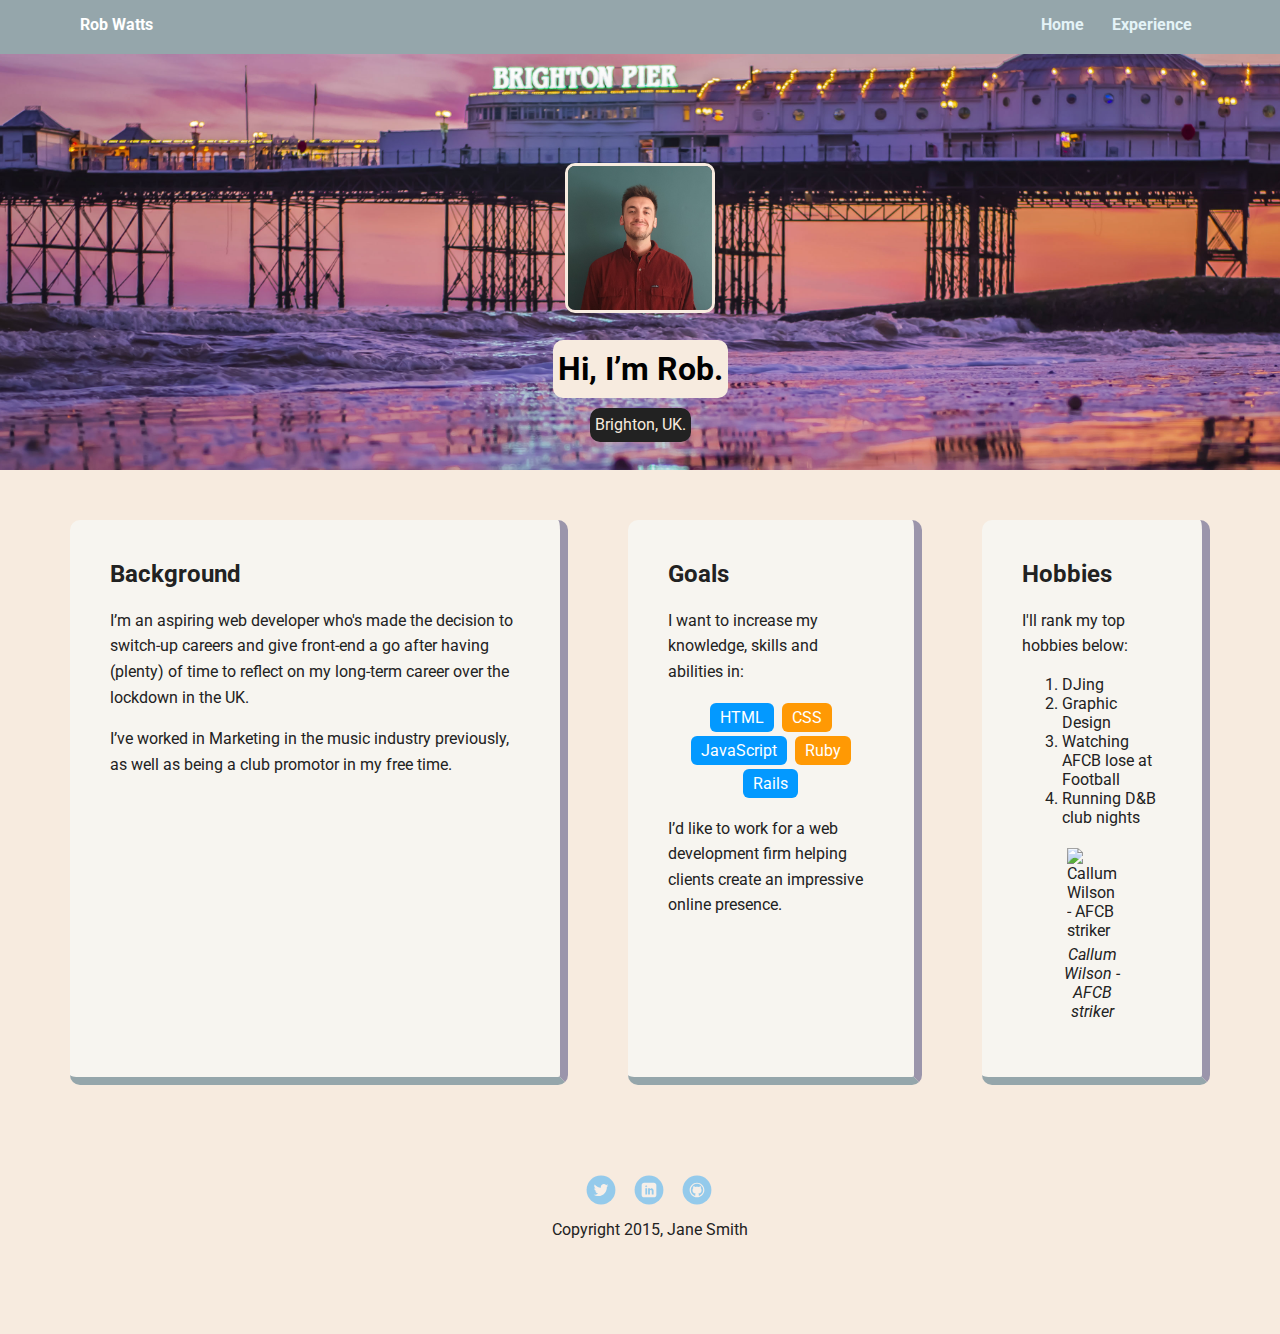
==== index.html @ bc8bbe1b "Added files to folder" ====
<!doctype html>
<html lang="en">
<head>
  <meta charset="utf-8">
  <title>Rob Watts's Profile</title>
  <meta name="viewport" content="width=device-width, initial-scale=1.0">
  <link rel="stylesheet" href="styles.css">
  <link href="https://fonts.googleapis.com/css?family=Muli%7CRoboto:400,300,500,700,900" rel="stylesheet"></head>
  <body>

    <div class="main-nav">
        <ul class="nav">
          <li class="name">Rob Watts</li>
          <li><a href="index.html">Home</a></li>
          <li><a href="Experience/experience.html">Experience</a></li>
        </ul>
    </div>

    <header class="header-1">
      <img src="images/Robin.jpg" alt="Picture of Rob Watts" class="profile-image">
      <h1 class="tag name">Hi, I’m Rob.</h1>
      <p class="tag location">Brighton, UK.</p>
    </header>

    <main class="flex">
      <div class="card">
        <h2>Background</h2>
        <p>I’m an aspiring web developer who's made the decision to switch-up careers and give front-end a go after having (plenty) of time to reflect on my long-term career over the lockdown in the UK.</p>
        <p>I’ve worked in Marketing in the music industry previously, as well as being a club promotor in my free time. </p>
      </div> 

      <div class="card">
        <h2>Goals</h2>
        <p>I want to increase my knowledge, skills and abilities in:</p>
        <ul class="skills">
          <li>HTML</li>
          <li>CSS</li>
          <li>JavaScript</li>
          <li>Ruby</li>
          <li>Rails</li>
        </ul>
        <p>I’d like to work for a web development firm helping clients create an impressive online presence.</p>
      </div> 

      <div class="card">
        <h2>Hobbies</h2>
        <p>I'll rank my top hobbies below:</p>
        <ol>
          <li>DJing</li>
          <li>Graphic Design</li>
          <li>Watching AFCB lose at Football</li>
          <li>Running D&B club nights</li>
        </ol>
        <figure>
          <img class="callum" height="137.25" width="262.5" src="https://d2x51gyc4ptf2q.cloudfront.net/content/uploads/2019/01/14145547/Callum-Wilson.jpg" alt="Callum Wilson - AFCB striker">
          <figcaption class="callum-text"><em>Callum Wilson - AFCB striker</em></figcaption>
        </figure>
      </div> 

    </main>
    <footer>
      <ul>
        <li><a href="#" class="social twitter">Twitter</a></li>
        <li><a href="#" class="social linkedin">LinkedIn</a></li>
        <li><a href="#" class="social github">Github</a></li>
      </ul>
      <p class="copyright">Copyright 2015, Jane Smith</p>
    </footer>
  </body>
  </html>
---- styles.css ----
/* Global Layout Set-up */
* { 
  box-sizing: border-box;
}
  
body {
  margin: 0;
  padding: 0;
  text-align: center;
  font-family: 'Roboto', sans-serif;
  color: #222;
  background: #F7EBDF;
}
/* Link Styles */

a {
  text-decoration: none;
  color: #E4F3F7;
  margin-right:8px;
}
a:hover {
  color: white;
  
}

/* Section Styles */

.main-nav {
  width: 100%;
  background: #95A6AB;
  min-height: 30px;
  padding: 10px;
  position: fixed;
  text-align: center;
}
.nav {
  display: flex;
  justify-content: space-around;
  font-weight: 700;
  list-style-type: none;
  margin: 0 auto;
  padding: 0;
}

.nav .name {
    display: block;
    margin-right: auto;
    color: white;
}
.nav li {
  padding: 5px 10px 10px 10px;
}
.nav a {
  transition: all .5s;
}
.nav a:hover {
  color: white
  transform: scale(1.1);
}

.header-1 {
  text-align: center;
  background: url('images/Pier.jpg') no-repeat top center ;
  background-size: cover;
  overflow: hidden;
  padding-top: 60px;
}
header {
  line-height: 1.5;
}
header .profile-image {
  margin-top: 103px;
  margin-bottom: 10px;
  width: 150px;
  height: 150px;
  border-radius: 10px;
  border: 3px solid #F7EBDF;
  transition: all .5s;
}
header .profile-image:hover {
  transform: scale(1.2) rotate(365deg);
}
.tag {
  background-color: #F7EBDF;
  color: black;
  padding: 5px;
  border-radius: 10px;
  display: table;
  margin: 10px auto;
} 
.location {
  background-color: #222;
  color: #F7EBDF;
  border-radius: 10px;
}
.card {
  margin: 30px;
  padding: 20px 40px 40px;
  max-width: 500px;
  text-align: left;
  background: #F7F5F0;
  border-bottom: 8px solid #95A6AB;
  border-right: 8px solid #9B95AB;
  border-radius: 10px;
  transition: all .5s; 
}
.callum {
padding: 5px;
}
.callum-text {
  text-align: center;
}
.card:hover {
  border-color: #E0D7F7;
  
  transform: scale(1.10);
}

ul.skills {
  padding: 0;
  text-align: center;
}

.skills li {
  border-radius: 6px;
  display: inline-block;
  background: #ff9904;
  color: white;
  padding: 5px 10px;
  margin: 2px;
}

.skills li:nth-child(odd) {
  background: #0399ff;
}

footer {
  width: 100%;
  min-height: 30px;
  padding: 20px 0 40px 20px;
}

footer .copyright {
  top: -8px;
  font-size: .75em;
}

footer ul {
  list-style-type: none;
  margin: 0;
  padding: 0;
}

footer ul li {
  display: inline-block;
}

a.social {
  display: inline-block;
  text-indent: -9999px;
  margin-left: 5px;
  width: 30px;
  height: 30px;
  background-size: 30px 30px;
  opacity: .4;
  transition: all .5s;
}
a.twitter {
  background-image: url(images/twitter.svg);
}
a.linkedin {
  background-image: url(images/linkedin.svg);
}
a.github {
  background-image: url(images/github.svg);
}
a.social:hover {
  opacity: 1;
}
.clearfix {
  clear: both;
}

/* Styles for larger screens */
@media screen and (min-width: 720px) {
  
  .flex {
      display: -ms-flexbox;      /* TWEENER - IE 10 */
      display: flex; 
      max-width: 1200px;
      -ms-flex-pack: distribute;
      justify-content: space-around;
      margin: 0 auto;
  }

  header {
    min-height: 470px;
  }

  .nav {
    max-width: 1200px;
    padding: 0 30px;
  }


  main {
    padding-top: 20px;
  }

  main p {
    line-height: 1.6em;
  }

  footer {
    font-size: 1.3em;
    max-width: 1200px;
    margin: 40px auto;
  }

}
.experience-nav {
  width: 100%;
  background: #95A6AB;
  min-height: 30px;
  padding: 10px;
  position: fixed;
  text-align: center;
}

.header-2{
  text-align: center;
  background: url('images/bimm2.jpg') no-repeat top center ;
  background-size: cover;
  overflow: hidden;
  padding-top: 60px;
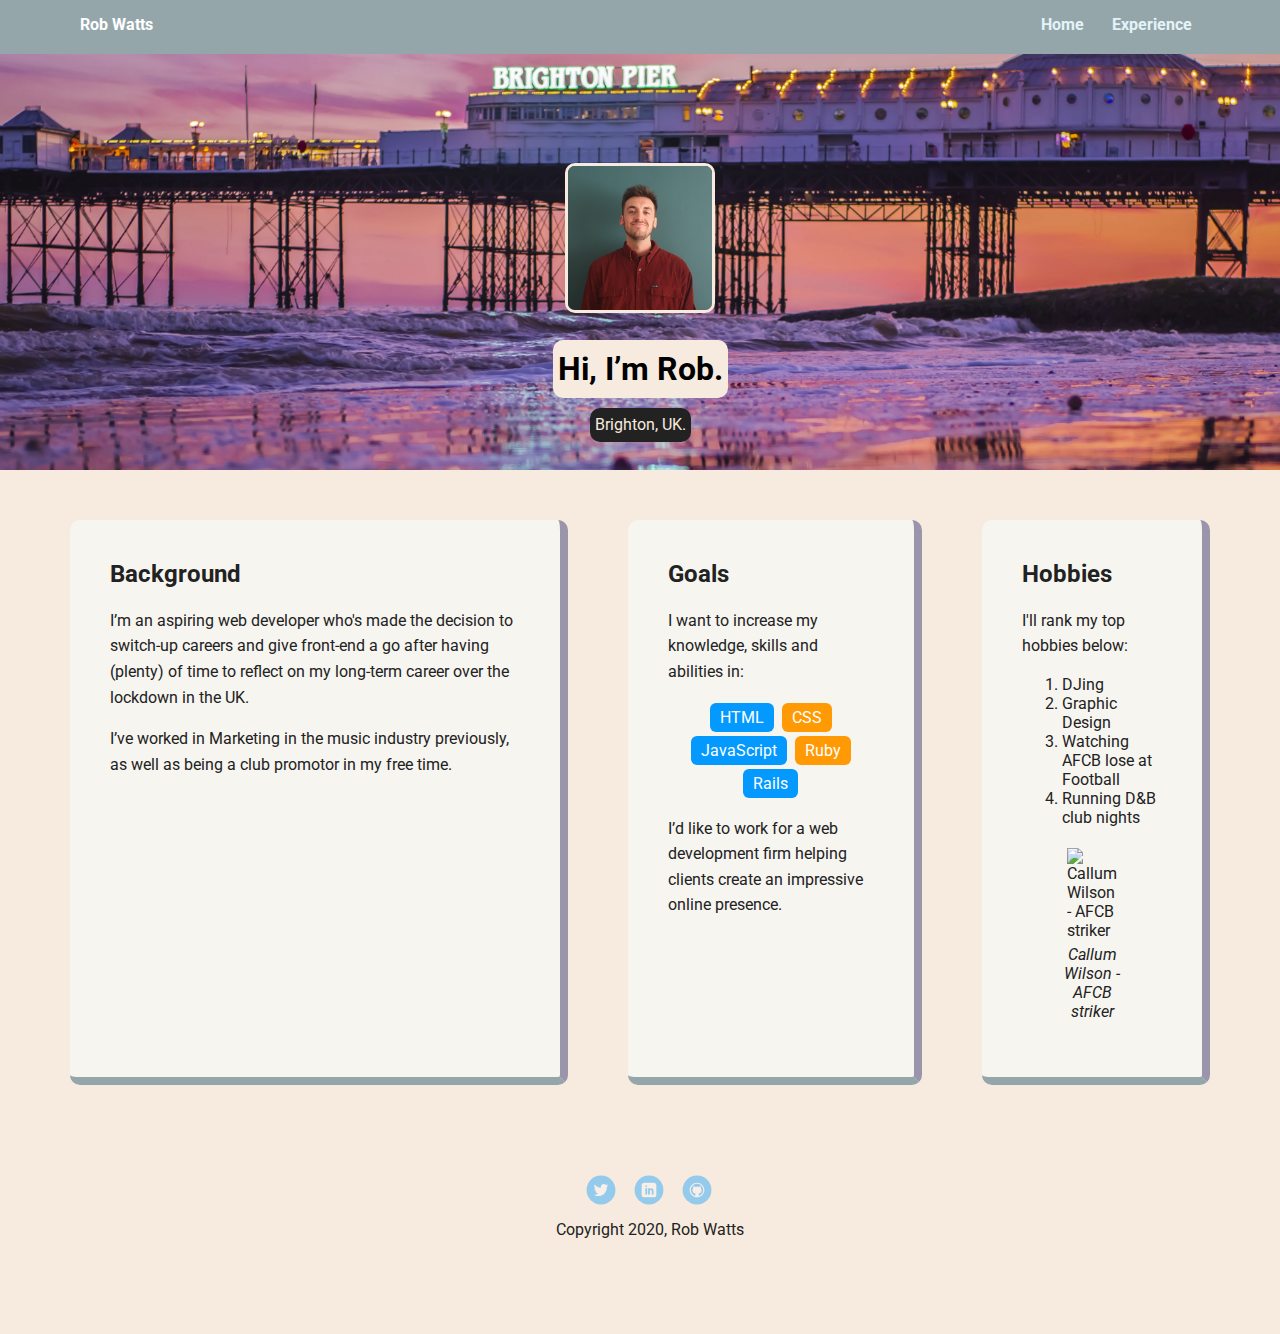
==== commit 4a1c1225: "Validator and link updates" ====
--- a/index.html
+++ b/index.html
@@ -52,7 +52,7 @@
           <li>Running D&B club nights</li>
         </ol>
         <figure>
-          <img class="callum" height="137.25" width="262.5" src="https://d2x51gyc4ptf2q.cloudfront.net/content/uploads/2019/01/14145547/Callum-Wilson.jpg" alt="Callum Wilson - AFCB striker">
+          <img class="callum" height="137" width="262" src="https://d2x51gyc4ptf2q.cloudfront.net/content/uploads/2019/01/14145547/Callum-Wilson.jpg" alt="Callum Wilson - AFCB striker">
           <figcaption class="callum-text"><em>Callum Wilson - AFCB striker</em></figcaption>
         </figure>
       </div> 
@@ -60,11 +60,11 @@
     </main>
     <footer>
       <ul>
-        <li><a href="#" class="social twitter">Twitter</a></li>
-        <li><a href="#" class="social linkedin">LinkedIn</a></li>
-        <li><a href="#" class="social github">Github</a></li>
+        <li><a href="https://twitter.com/robinwatts96" class="social twitter">Twitter</a></li>
+        <li><a href="https://www.linkedin.com/in/robin-watts96/" class="social linkedin">LinkedIn</a></li>
+        <li><a href="https://github.com/robinwatts96" class="social github">Github</a></li>
       </ul>
-      <p class="copyright">Copyright 2015, Jane Smith</p>
+      <p class="copyright">Copyright 2020, Rob Watts</p>
     </footer>
   </body>
   </html>
--- a/styles.css
+++ b/styles.css
@@ -54,7 +54,7 @@
   transition: all .5s;
 }
 .nav a:hover {
-  color: white
+  color: white;
   transform: scale(1.1);
 }
 
@@ -227,9 +227,10 @@
   text-align: center;
 }
 
-.header-2{
-  text-align: center;
-  background: url('images/bimm2.jpg') no-repeat top center ;
+.header-2 {
+  text-align: center;
+  background: url('images/bimm2.jpg') no-repeat top center;
   background-size: cover;
   overflow: hidden;
-  padding-top: 60px;+  padding-top: 60px;
+}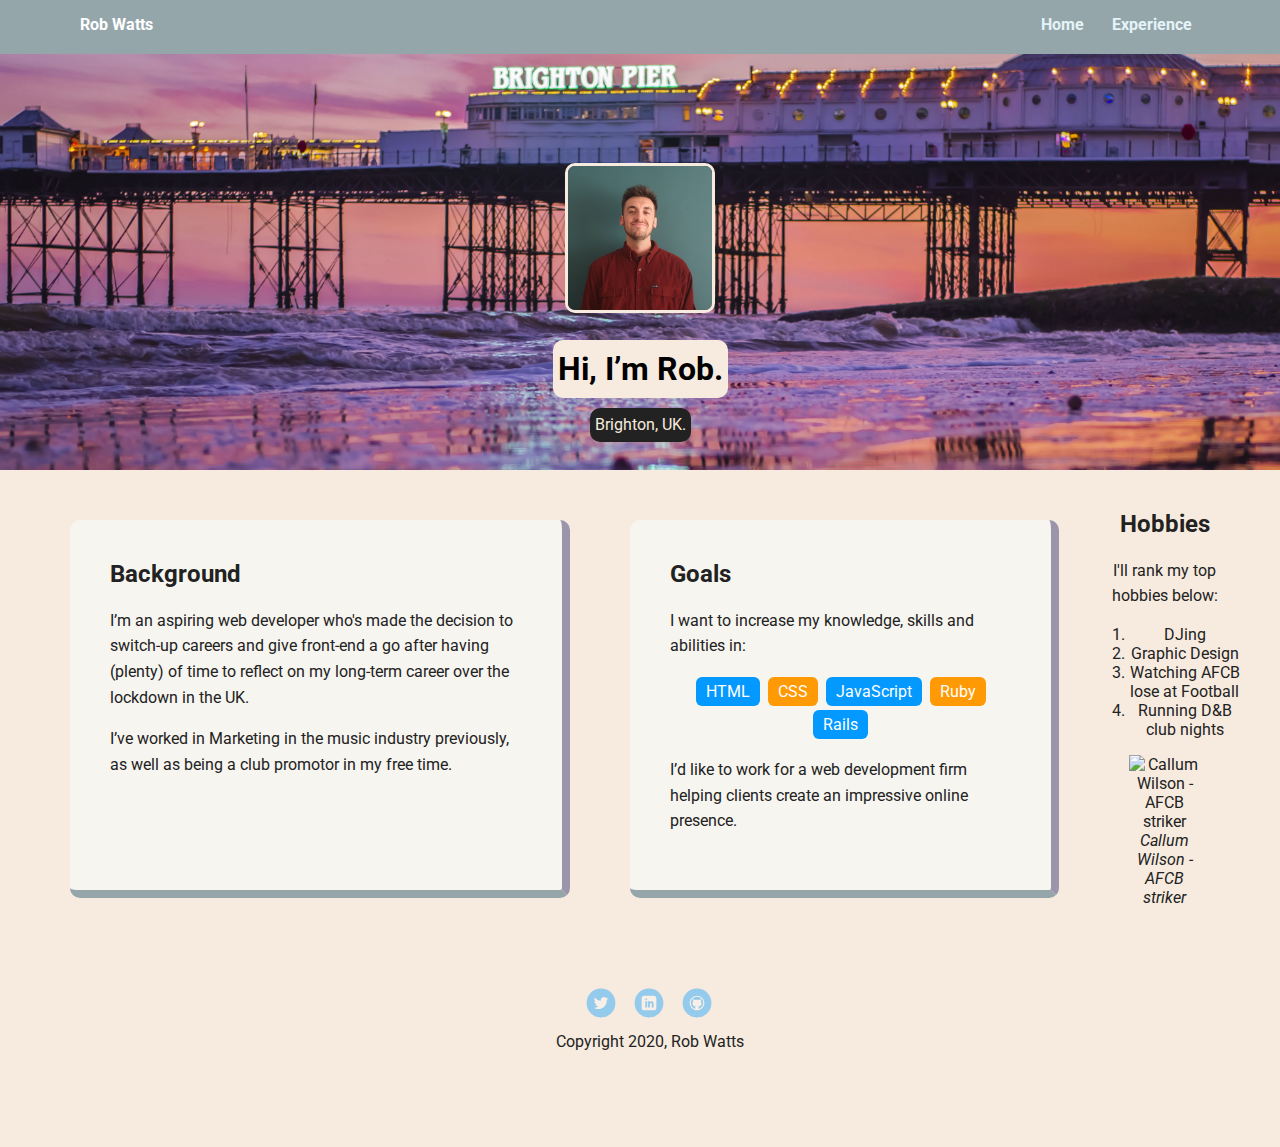
==== commit fca73769: "Card and nav changes" ====
--- a/index.html
+++ b/index.html
@@ -8,7 +8,7 @@
   <link href="https://fonts.googleapis.com/css?family=Muli%7CRoboto:400,300,500,700,900" rel="stylesheet"></head>
   <body>
 
-    <div class="main-nav">
+    <div class="nav-bar">
         <ul class="nav">
           <li class="name">Rob Watts</li>
           <li><a href="index.html">Home</a></li>
@@ -23,13 +23,13 @@
     </header>
 
     <main class="flex">
-      <div class="card">
+      <div class="background-card">
         <h2>Background</h2>
         <p>I’m an aspiring web developer who's made the decision to switch-up careers and give front-end a go after having (plenty) of time to reflect on my long-term career over the lockdown in the UK.</p>
         <p>I’ve worked in Marketing in the music industry previously, as well as being a club promotor in my free time. </p>
       </div> 
 
-      <div class="card">
+      <div class="goals-card">
         <h2>Goals</h2>
         <p>I want to increase my knowledge, skills and abilities in:</p>
         <ul class="skills">
@@ -42,7 +42,7 @@
         <p>I’d like to work for a web development firm helping clients create an impressive online presence.</p>
       </div> 
 
-      <div class="card">
+      <div class="hobbies-card">
         <h2>Hobbies</h2>
         <p>I'll rank my top hobbies below:</p>
         <ol>
--- a/styles.css
+++ b/styles.css
@@ -25,7 +25,7 @@
 
 /* Section Styles */
 
-.main-nav {
+.nav-bar {
   width: 100%;
   background: #95A6AB;
   min-height: 30px;
@@ -104,7 +104,29 @@
   border-radius: 10px;
   transition: all .5s; 
 }
-.callum {
+.background-card {
+  margin: 30px;
+  padding: 20px 40px 40px;
+  max-width: 500px;
+  text-align: left;
+  background: #F7F5F0;
+  border-bottom: 8px solid #95A6AB;
+  border-right: 8px solid #9B95AB;
+  border-radius: 10px;
+  transition: all .5s; 
+}
+.goals-card {
+  margin: 30px;
+  padding: 20px 40px 40px;
+  max-width: 500px;
+  text-align: left;
+  background: #F7F5F0;
+  border-bottom: 8px solid #95A6AB;
+  border-right: 8px solid #9B95AB;
+  border-radius: 10px;
+  transition: all .5s; 
+}
+.hobbies-callum {
 padding: 5px;
 }
 .callum-text {
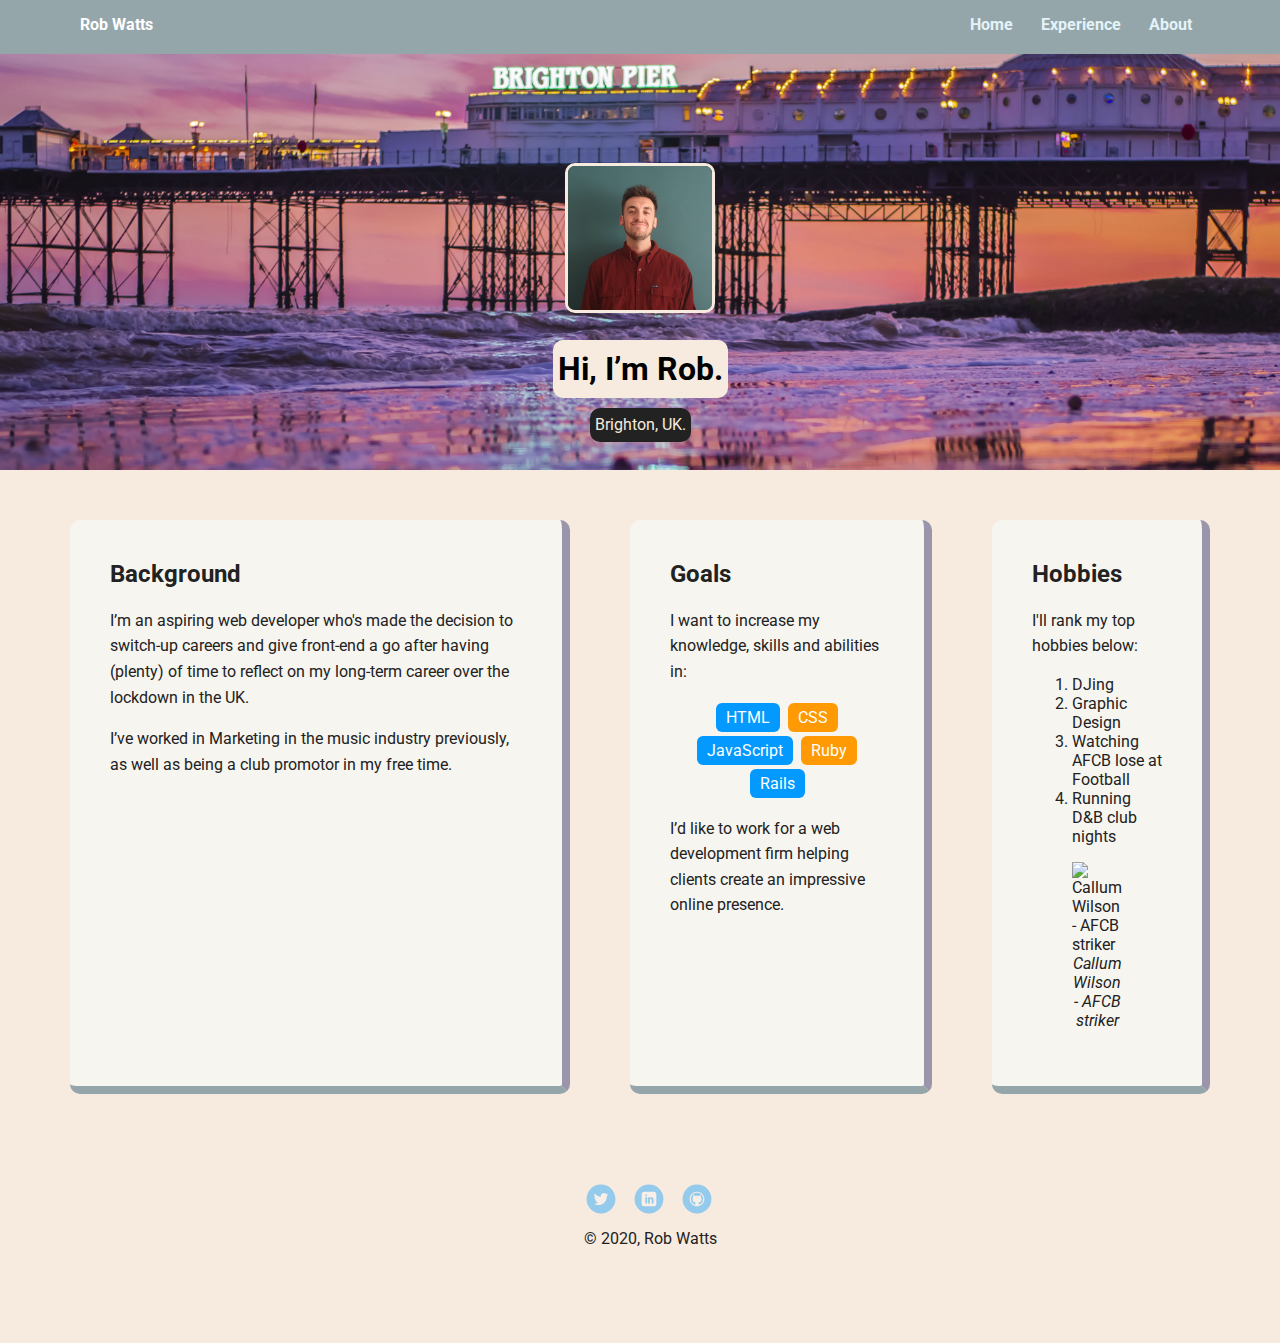
==== commit 51449031: "First draft completed" ====
--- a/index.html
+++ b/index.html
@@ -13,6 +13,7 @@
           <li class="name">Rob Watts</li>
           <li><a href="index.html">Home</a></li>
           <li><a href="Experience/experience.html">Experience</a></li>
+          <li><a href="About/about.html">About</a></li>
         </ul>
     </div>
 
@@ -64,7 +65,7 @@
         <li><a href="https://www.linkedin.com/in/robin-watts96/" class="social linkedin">LinkedIn</a></li>
         <li><a href="https://github.com/robinwatts96" class="social github">Github</a></li>
       </ul>
-      <p class="copyright">Copyright 2020, Rob Watts</p>
+      <p class="copyright">&copy; 2020, Rob Watts</p>
     </footer>
   </body>
   </html>
--- a/styles.css
+++ b/styles.css
@@ -93,7 +93,7 @@
   color: #F7EBDF;
   border-radius: 10px;
 }
-.card {
+.hobbies-card {
   margin: 30px;
   padding: 20px 40px 40px;
   max-width: 500px;
@@ -116,6 +116,28 @@
   transition: all .5s; 
 }
 .goals-card {
+  margin: 30px;
+  padding: 20px 40px 40px;
+  max-width: 500px;
+  text-align: left;
+  background: #F7F5F0;
+  border-bottom: 8px solid #95A6AB;
+  border-right: 8px solid #9B95AB;
+  border-radius: 10px;
+  transition: all .5s; 
+}
+.education-card {
+  margin: 30px;
+  padding: 20px 40px 40px;
+  max-width: 500px;
+  text-align: left;
+  background: #F7F5F0;
+  border-bottom: 8px solid #95A6AB;
+  border-right: 8px solid #9B95AB;
+  border-radius: 10px;
+  transition: all .5s; 
+}
+.about-card {
   margin: 30px;
   padding: 20px 40px 40px;
   max-width: 500px;
@@ -132,7 +154,29 @@
 .callum-text {
   text-align: center;
 }
-.card:hover {
+.background-card:hover {
+  border-color: #E0D7F7;
+  
+  transform: scale(1.10);
+}
+
+.goals-card:hover {
+  border-color: #E0D7F7;
+  
+  transform: scale(1.10);
+}
+
+.hobbies-card:hover {
+  border-color: #E0D7F7;
+  
+  transform: scale(1.10);
+}
+.education-card:hover {
+  border-color: #E0D7F7;
+  
+  transform: scale(1.10);
+}
+.about-card:hover {
   border-color: #E0D7F7;
   
   transform: scale(1.10);
@@ -255,4 +299,12 @@
   background-size: cover;
   overflow: hidden;
   padding-top: 60px;
+}
+
+.header-3 {
+  text-align: center;
+  background: url('images/about.jpg') no-repeat top center;
+  background-size: cover;
+  overflow: hidden;
+  padding-top: 60px;
 }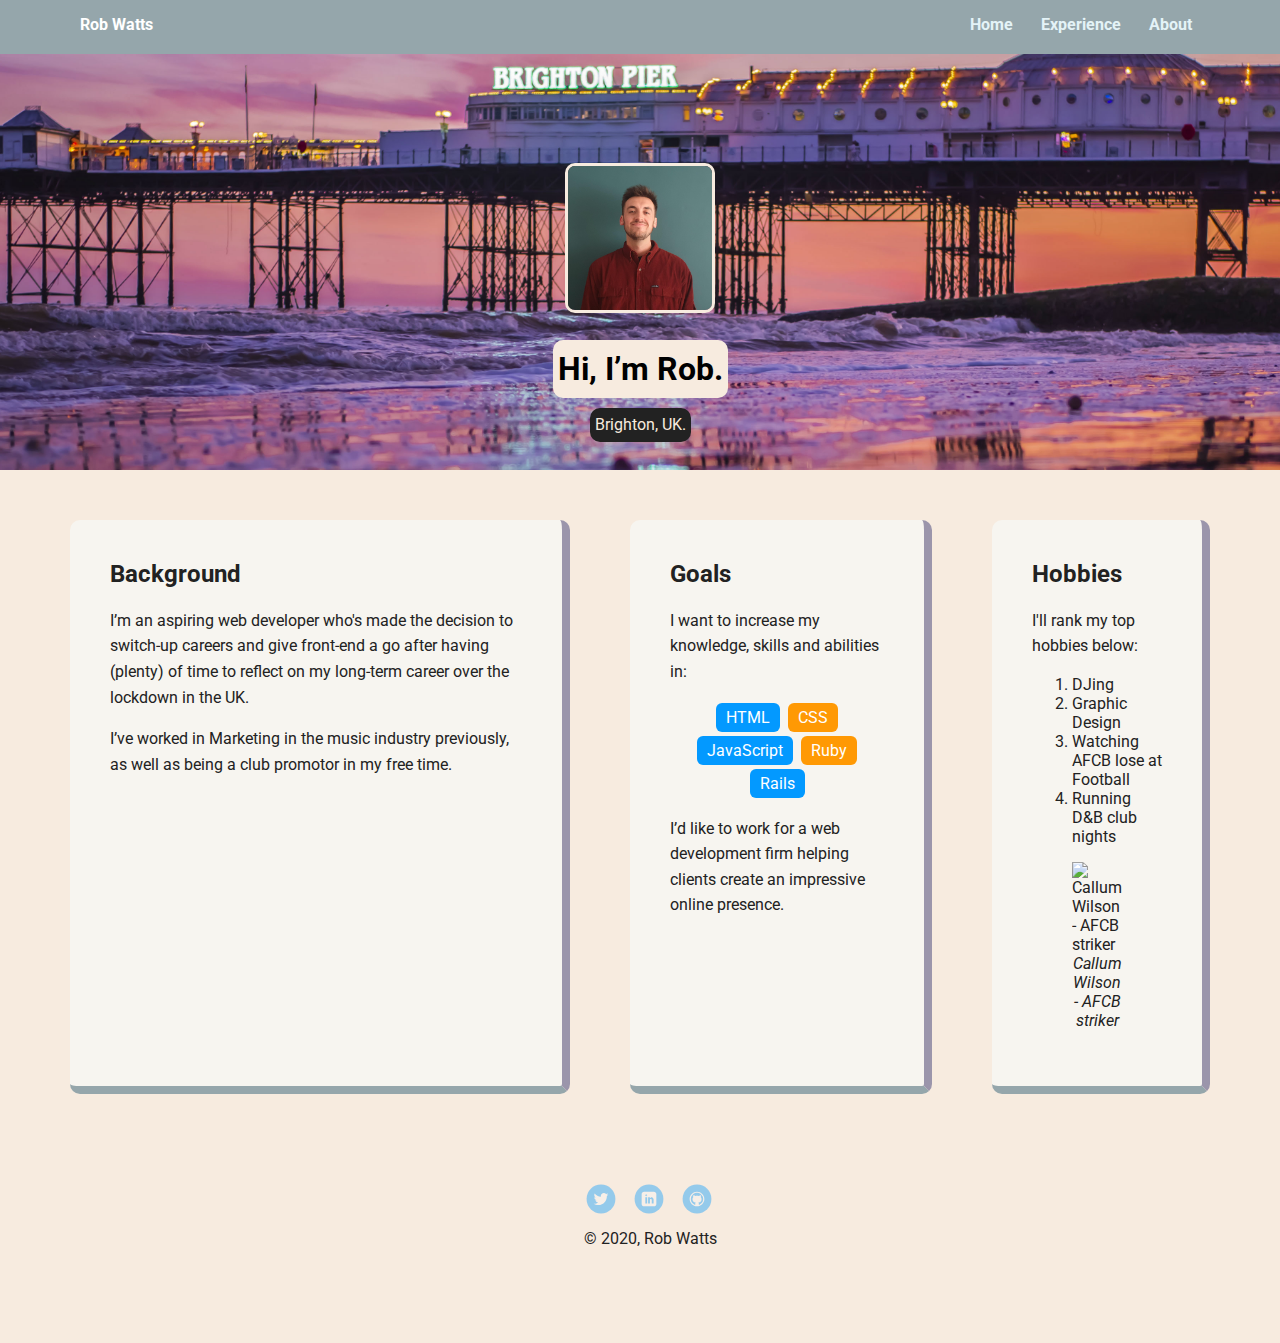
==== commit 0f01d30c: "Draft 2" ====
--- a/index.html
+++ b/index.html
@@ -8,14 +8,14 @@
   <link href="https://fonts.googleapis.com/css?family=Muli%7CRoboto:400,300,500,700,900" rel="stylesheet"></head>
   <body>
 
-    <div class="nav-bar">
+    <nav class="nav-bar">
         <ul class="nav">
           <li class="name">Rob Watts</li>
           <li><a href="index.html">Home</a></li>
           <li><a href="Experience/experience.html">Experience</a></li>
           <li><a href="About/about.html">About</a></li>
         </ul>
-    </div>
+      </nav>
 
     <header class="header-1">
       <img src="images/Robin.jpg" alt="Picture of Rob Watts" class="profile-image">
@@ -24,13 +24,13 @@
     </header>
 
     <main class="flex">
-      <div class="background-card">
+      <section class="background-card">
         <h2>Background</h2>
         <p>I’m an aspiring web developer who's made the decision to switch-up careers and give front-end a go after having (plenty) of time to reflect on my long-term career over the lockdown in the UK.</p>
         <p>I’ve worked in Marketing in the music industry previously, as well as being a club promotor in my free time. </p>
-      </div> 
+      </section> 
 
-      <div class="goals-card">
+      <section class="goals-card">
         <h2>Goals</h2>
         <p>I want to increase my knowledge, skills and abilities in:</p>
         <ul class="skills">
@@ -41,9 +41,9 @@
           <li>Rails</li>
         </ul>
         <p>I’d like to work for a web development firm helping clients create an impressive online presence.</p>
-      </div> 
+      </section> 
 
-      <div class="hobbies-card">
+      <section class="hobbies-card">
         <h2>Hobbies</h2>
         <p>I'll rank my top hobbies below:</p>
         <ol>
@@ -56,7 +56,7 @@
           <img class="callum" height="137" width="262" src="https://d2x51gyc4ptf2q.cloudfront.net/content/uploads/2019/01/14145547/Callum-Wilson.jpg" alt="Callum Wilson - AFCB striker">
           <figcaption class="callum-text"><em>Callum Wilson - AFCB striker</em></figcaption>
         </figure>
-      </div> 
+      </section> 
 
     </main>
     <footer>
